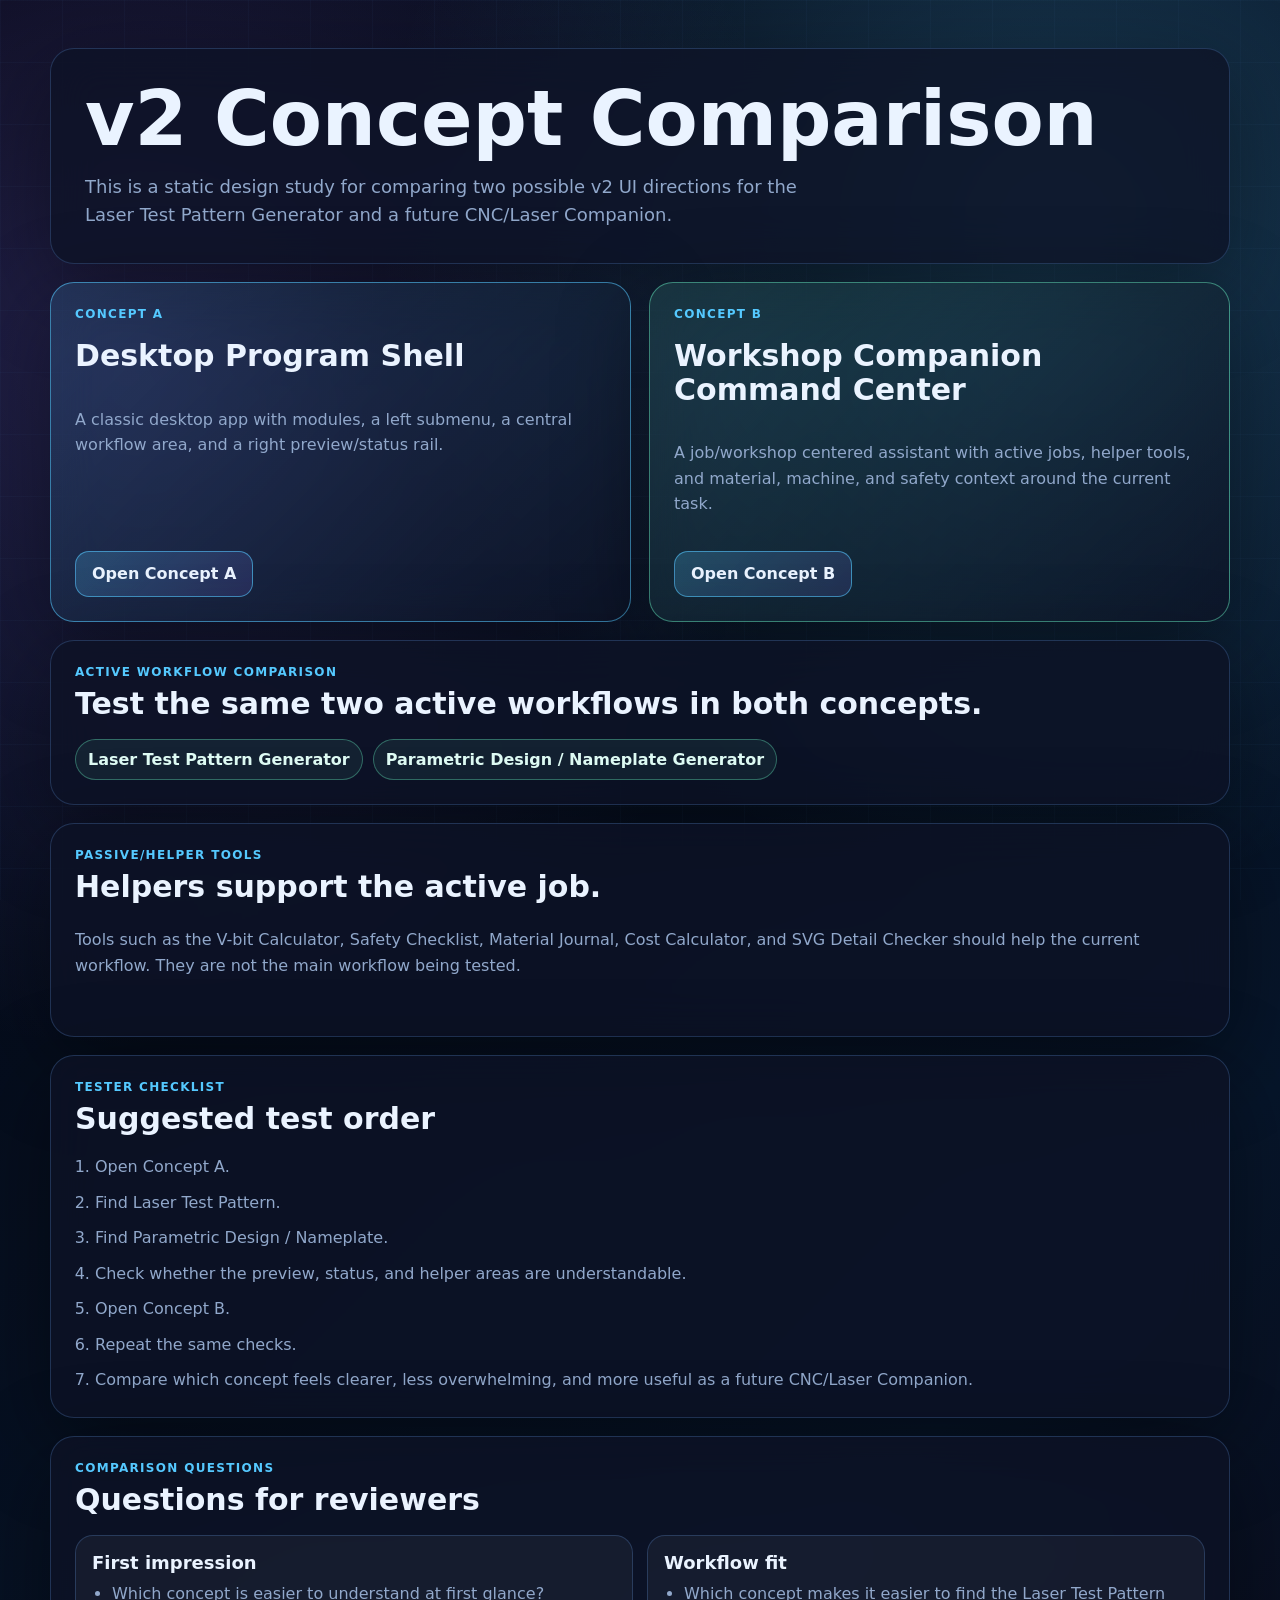
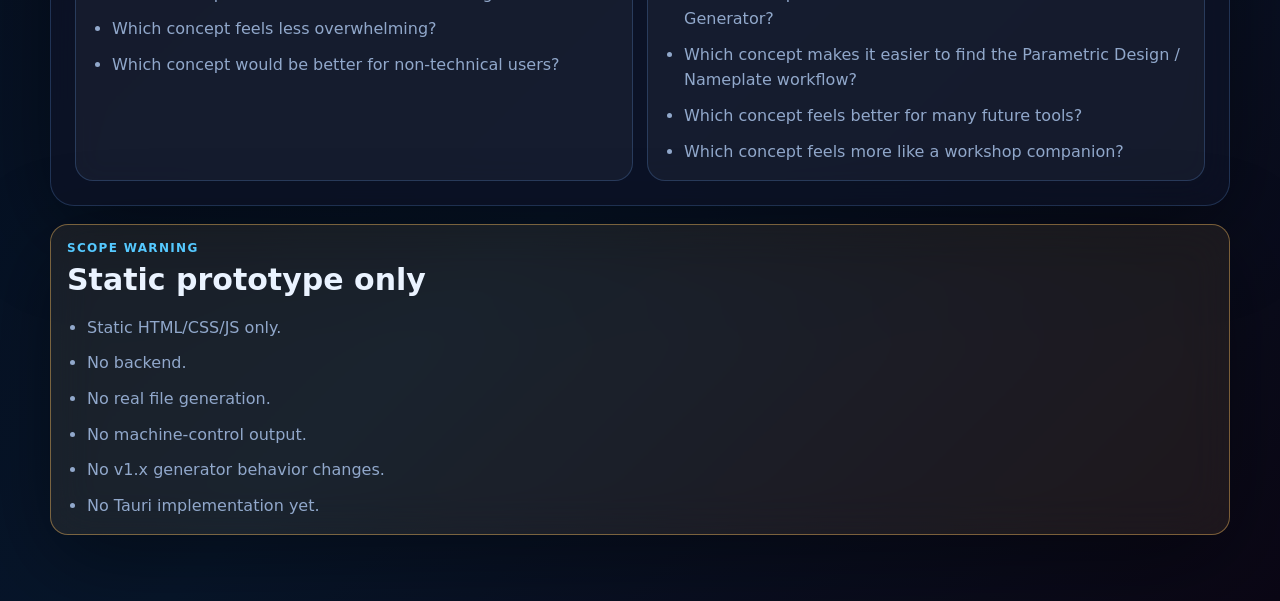
==== prototypes/v2_concept_comparison/index.html @ 53753868 "Add v2 concept comparison launcher Adds a central static launcher page for the v2 concept comparison" ====
<!doctype html>
<html lang="en">
<head>
  <meta charset="utf-8">
  <meta name="viewport" content="width=device-width, initial-scale=1">
  <title>v2 Concept Comparison</title>
  <style>
    :root {
      color-scheme: dark;
      --bg: #050713;
      --panel: rgba(13, 19, 38, .78);
      --panel-strong: rgba(17, 27, 54, .92);
      --line: rgba(110, 175, 255, .22);
      --text: #eaf3ff;
      --muted: #91a8cb;
      --blue: #55c9ff;
      --green: #64e6bb;
      --amber: #ffc05f;
      --danger: #ff6b85;
      --radius: 24px;
      --shadow: 0 24px 90px rgba(0, 0, 0, .42);
    }

    * {
      box-sizing: border-box;
    }

    body {
      margin: 0;
      min-height: 100vh;
      font-family: Inter, ui-sans-serif, system-ui, "Segoe UI", Arial, sans-serif;
      color: var(--text);
      background:
        radial-gradient(circle at 82% 10%, rgba(85, 201, 255, .24), transparent 30%),
        radial-gradient(circle at 10% 16%, rgba(139, 116, 255, .22), transparent 32%),
        linear-gradient(135deg, #050713, #07162b 68%, #0b0715);
    }

    body::before {
      content: "";
      position: fixed;
      inset: 0;
      pointer-events: none;
      background-image:
        linear-gradient(rgba(110, 175, 255, .035) 1px, transparent 1px),
        linear-gradient(90deg, rgba(110, 175, 255, .035) 1px, transparent 1px);
      background-size: 62px 62px;
    }

    a {
      color: inherit;
    }

    .page {
      position: relative;
      width: min(1180px, calc(100% - 32px));
      margin: 0 auto;
      padding: 48px 0;
    }

    .hero,
    .card,
    .section {
      border: 1px solid var(--line);
      border-radius: var(--radius);
      background: var(--panel);
      box-shadow: var(--shadow);
      backdrop-filter: blur(22px);
    }

    .hero {
      padding: 34px;
      margin-bottom: 18px;
    }

    .hero h1 {
      margin: 0;
      font-size: clamp(38px, 7vw, 76px);
      line-height: .95;
      letter-spacing: 0;
    }

    .hero p {
      max-width: 760px;
      margin: 18px 0 0;
      color: var(--muted);
      font-size: 18px;
      line-height: 1.55;
    }

    .concept-grid {
      display: grid;
      grid-template-columns: repeat(2, minmax(0, 1fr));
      gap: 18px;
      margin-bottom: 18px;
    }

    .card {
      min-height: 300px;
      padding: 24px;
      display: flex;
      flex-direction: column;
      gap: 18px;
    }

    .card:first-child {
      border-color: rgba(85, 201, 255, .58);
      background: linear-gradient(135deg, rgba(85, 201, 255, .14), rgba(13, 19, 38, .78));
    }

    .card:nth-child(2) {
      border-color: rgba(100, 230, 187, .5);
      background: linear-gradient(135deg, rgba(100, 230, 187, .12), rgba(13, 19, 38, .78));
    }

    .card span,
    .section-label {
      color: var(--blue);
      font-size: 12px;
      font-weight: 900;
      letter-spacing: .11em;
      text-transform: uppercase;
    }

    .card h2,
    .section h2 {
      margin: 0;
      font-size: 30px;
      line-height: 1.12;
    }

    .card p,
    .section p,
    li {
      color: var(--muted);
      line-height: 1.6;
    }

    .button {
      margin-top: auto;
      display: inline-flex;
      align-items: center;
      justify-content: center;
      width: fit-content;
      min-height: 46px;
      padding: 12px 16px;
      border: 1px solid rgba(85, 201, 255, .58);
      border-radius: 14px;
      background: linear-gradient(135deg, rgba(85, 201, 255, .22), rgba(139, 116, 255, .14));
      color: var(--text);
      font-weight: 800;
      text-decoration: none;
      transition: transform .2s ease, border-color .2s ease, background .2s ease;
    }

    .button:hover {
      transform: translateY(-2px);
      border-color: rgba(100, 230, 187, .72);
      background: linear-gradient(135deg, rgba(100, 230, 187, .2), rgba(85, 201, 255, .14));
    }

    .section {
      padding: 24px;
      margin-bottom: 18px;
    }

    .section-head {
      display: grid;
      gap: 8px;
      margin-bottom: 18px;
    }

    .split {
      display: grid;
      grid-template-columns: repeat(2, minmax(0, 1fr));
      gap: 14px;
    }

    .mini-panel,
    .warning {
      border: 1px solid var(--line);
      border-radius: 18px;
      background: rgba(255, 255, 255, .045);
      padding: 16px;
    }

    .mini-panel strong {
      display: block;
      margin-bottom: 8px;
      font-size: 18px;
    }

    .check-list,
    .question-list,
    .scope-list {
      display: grid;
      gap: 10px;
      margin: 0;
      padding-left: 20px;
    }

    .workflow-pills {
      display: flex;
      flex-wrap: wrap;
      gap: 10px;
    }

    .pill {
      border: 1px solid rgba(100, 230, 187, .38);
      border-radius: 999px;
      background: rgba(100, 230, 187, .08);
      padding: 10px 12px;
      font-weight: 800;
      color: #dffcf5;
    }

    .warning {
      border-color: rgba(255, 192, 95, .42);
      background: rgba(255, 192, 95, .08);
    }

    .warning strong {
      color: #ffe1b3;
    }

    @media (max-width: 820px) {
      .page {
        width: min(100% - 20px, 1180px);
        padding: 24px 0;
      }

      .hero,
      .card,
      .section {
        padding: 18px;
        border-radius: 20px;
      }

      .concept-grid,
      .split {
        grid-template-columns: 1fr;
      }
    }
  </style>
</head>
<body>
  <main class="page">
    <section class="hero">
      <h1>v2 Concept Comparison</h1>
      <p>This is a static design study for comparing two possible v2 UI directions for the Laser Test Pattern Generator and a future CNC/Laser Companion.</p>
    </section>

    <section class="concept-grid" aria-label="Concept launch cards">
      <article class="card">
        <span>Concept A</span>
        <h2>Desktop Program Shell</h2>
        <p>A classic desktop app with modules, a left submenu, a central workflow area, and a right preview/status rail.</p>
        <a class="button" href="concept_a_program_shell/index.html">Open Concept A</a>
      </article>

      <article class="card">
        <span>Concept B</span>
        <h2>Workshop Companion Command Center</h2>
        <p>A job/workshop centered assistant with active jobs, helper tools, and material, machine, and safety context around the current task.</p>
        <a class="button" href="concept_b_workshop_companion/index.html">Open Concept B</a>
      </article>
    </section>

    <section class="section">
      <div class="section-head">
        <span class="section-label">Active workflow comparison</span>
        <h2>Test the same two active workflows in both concepts.</h2>
      </div>
      <div class="workflow-pills">
        <span class="pill">Laser Test Pattern Generator</span>
        <span class="pill">Parametric Design / Nameplate Generator</span>
      </div>
    </section>

    <section class="section">
      <div class="section-head">
        <span class="section-label">Passive/helper tools</span>
        <h2>Helpers support the active job.</h2>
        <p>Tools such as the V-bit Calculator, Safety Checklist, Material Journal, Cost Calculator, and SVG Detail Checker should help the current workflow. They are not the main workflow being tested.</p>
      </div>
    </section>

    <section class="section">
      <div class="section-head">
        <span class="section-label">Tester checklist</span>
        <h2>Suggested test order</h2>
      </div>
      <ol class="check-list">
        <li>Open Concept A.</li>
        <li>Find Laser Test Pattern.</li>
        <li>Find Parametric Design / Nameplate.</li>
        <li>Check whether the preview, status, and helper areas are understandable.</li>
        <li>Open Concept B.</li>
        <li>Repeat the same checks.</li>
        <li>Compare which concept feels clearer, less overwhelming, and more useful as a future CNC/Laser Companion.</li>
      </ol>
    </section>

    <section class="section">
      <div class="section-head">
        <span class="section-label">Comparison questions</span>
        <h2>Questions for reviewers</h2>
      </div>
      <div class="split">
        <div class="mini-panel">
          <strong>First impression</strong>
          <ul class="question-list">
            <li>Which concept is easier to understand at first glance?</li>
            <li>Which concept feels less overwhelming?</li>
            <li>Which concept would be better for non-technical users?</li>
          </ul>
        </div>
        <div class="mini-panel">
          <strong>Workflow fit</strong>
          <ul class="question-list">
            <li>Which concept makes it easier to find the Laser Test Pattern Generator?</li>
            <li>Which concept makes it easier to find the Parametric Design / Nameplate workflow?</li>
            <li>Which concept feels better for many future tools?</li>
            <li>Which concept feels more like a workshop companion?</li>
          </ul>
        </div>
      </div>
    </section>

    <section class="section warning">
      <div class="section-head">
        <span class="section-label">Scope warning</span>
        <h2>Static prototype only</h2>
      </div>
      <ul class="scope-list">
        <li>Static HTML/CSS/JS only.</li>
        <li>No backend.</li>
        <li>No real file generation.</li>
        <li>No machine-control output.</li>
        <li>No v1.x generator behavior changes.</li>
        <li>No Tauri implementation yet.</li>
      </ul>
    </section>
  </main>
</body>
</html>
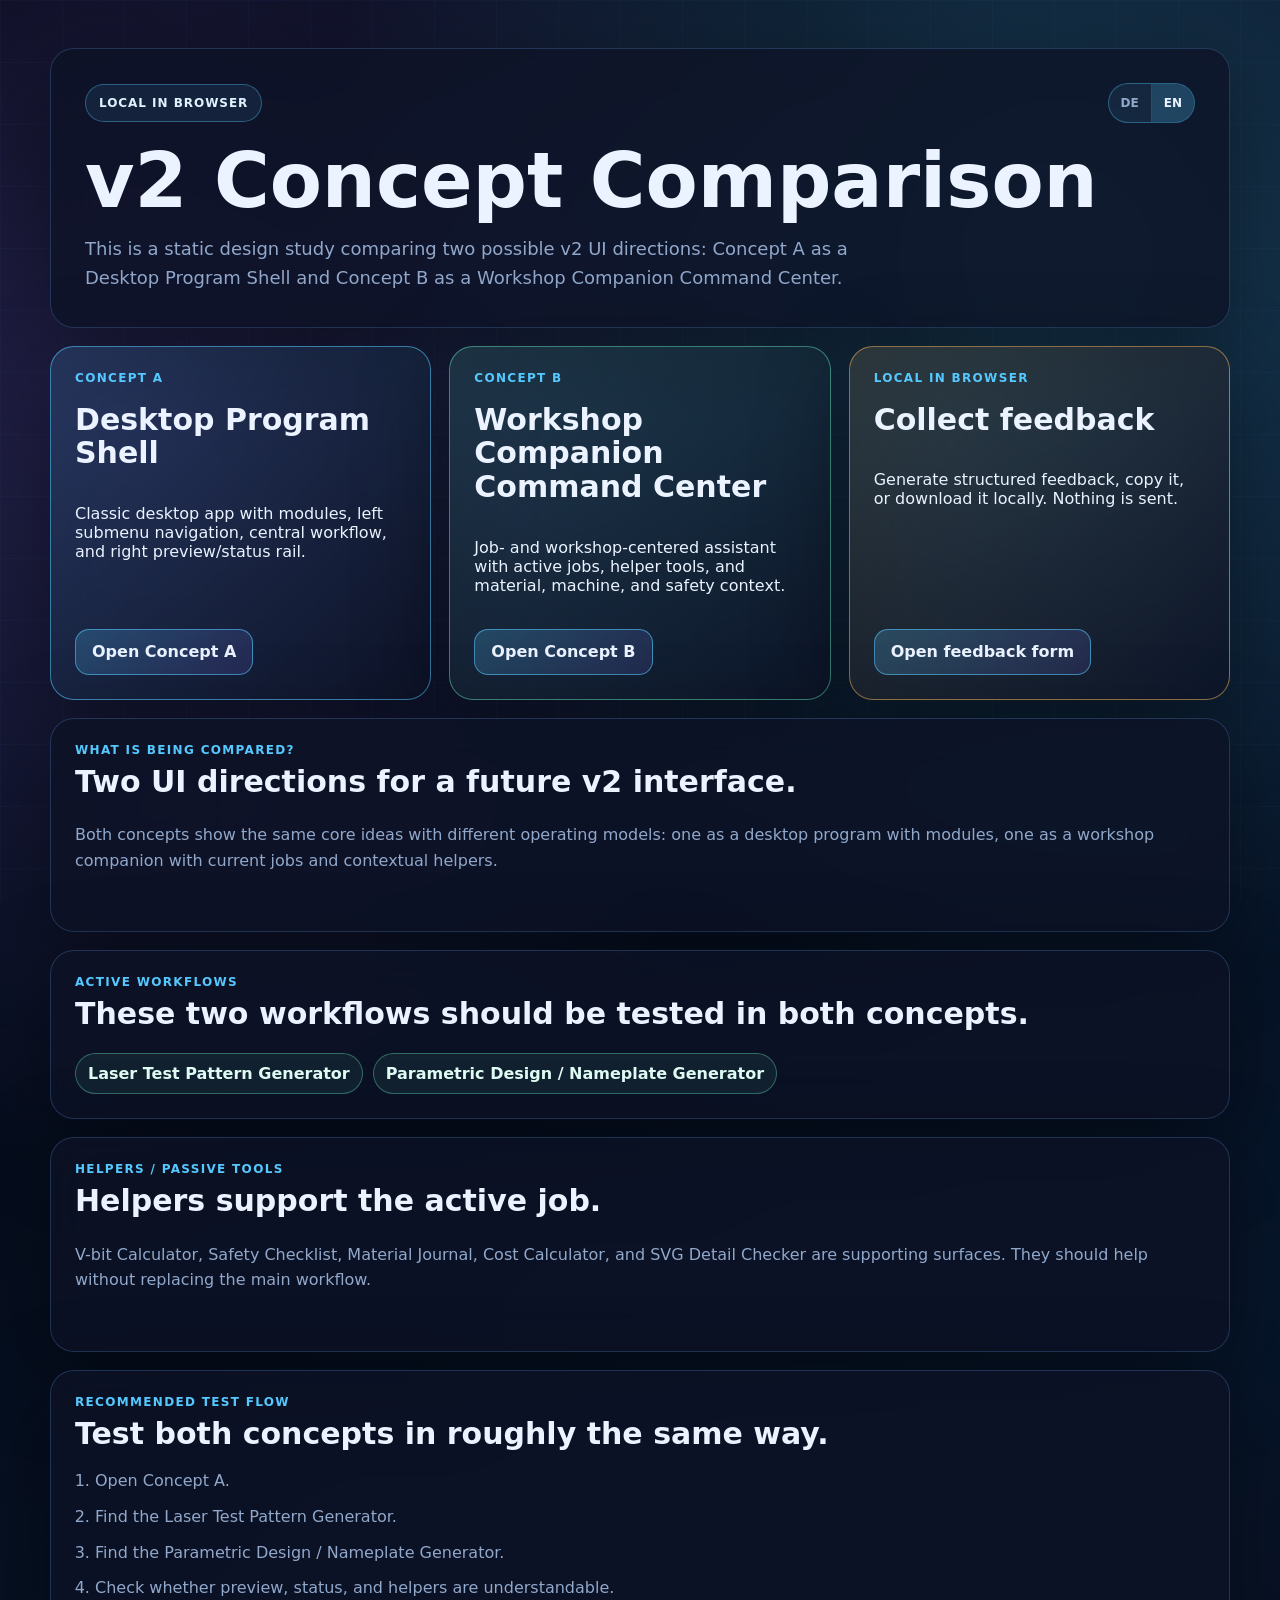
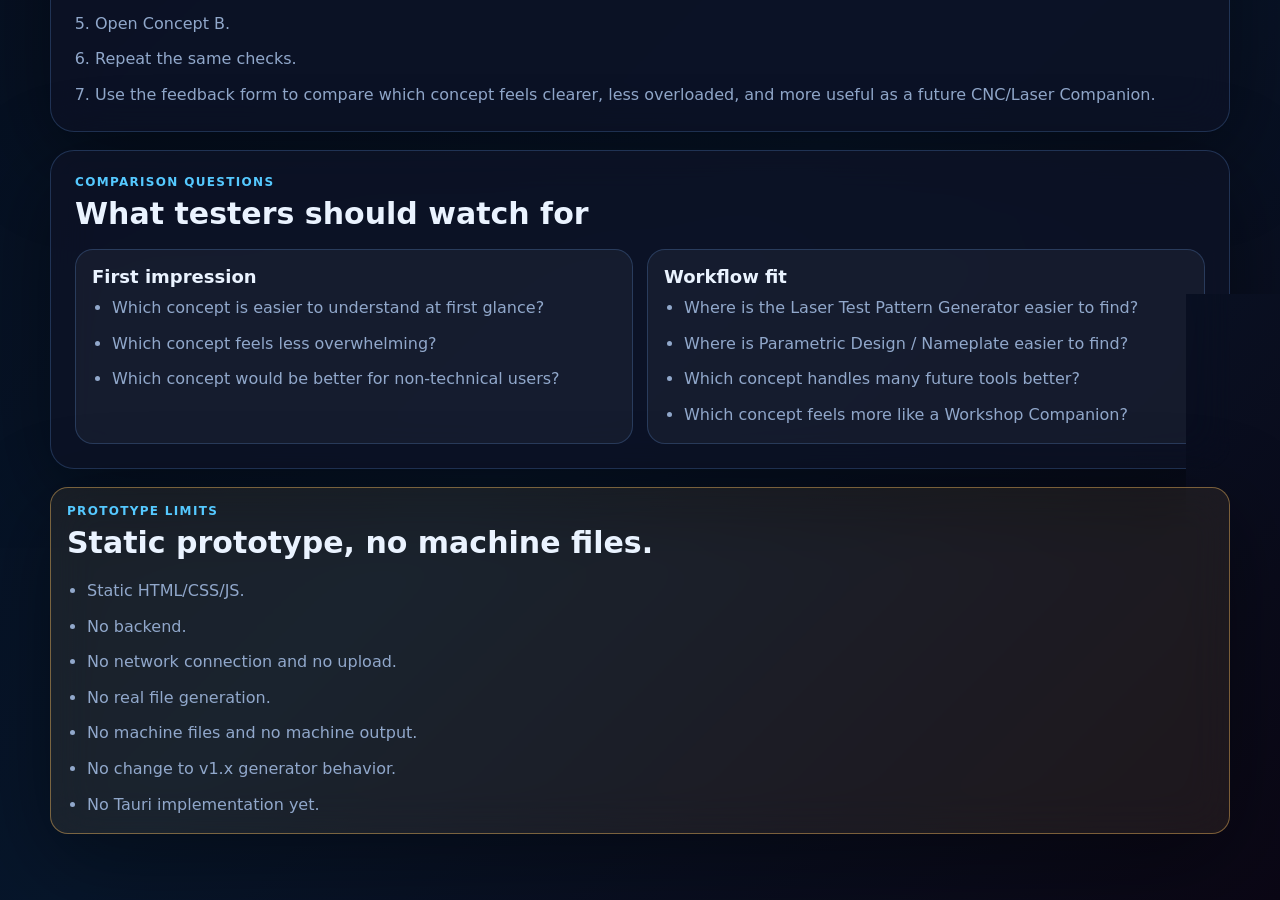
==== commit b704e43c: "Add v2 concept feedback form Adds a static local feedback form for the v2 concept comparison prototy" ====
--- a/prototypes/v2_concept_comparison/index.html
+++ b/prototypes/v2_concept_comparison/index.html
@@ -9,21 +9,18 @@
       color-scheme: dark;
       --bg: #050713;
       --panel: rgba(13, 19, 38, .78);
-      --panel-strong: rgba(17, 27, 54, .92);
       --line: rgba(110, 175, 255, .22);
       --text: #eaf3ff;
       --muted: #91a8cb;
       --blue: #55c9ff;
       --green: #64e6bb;
       --amber: #ffc05f;
-      --danger: #ff6b85;
       --radius: 24px;
       --shadow: 0 24px 90px rgba(0, 0, 0, .42);
     }
 
-    * {
-      box-sizing: border-box;
-    }
+    * { box-sizing: border-box; }
+    html { color-scheme: dark; }
 
     body {
       margin: 0;
@@ -47,8 +44,131 @@
       background-size: 62px 62px;
     }
 
-    a {
-      color: inherit;
+    a { color: inherit; }
+
+    .intro {
+      position: fixed;
+      inset: 0;
+      z-index: 20;
+      overflow: hidden;
+      display: grid;
+      place-items: end;
+      padding: 26px;
+      background:
+        linear-gradient(180deg, rgba(2, 7, 18, .05), rgba(2, 7, 18, .9)),
+        radial-gradient(circle at 50% 48%, rgba(85, 201, 255, .22), transparent 42%),
+        #020712;
+      opacity: 1;
+      visibility: visible;
+      transition: opacity .42s ease, visibility .42s ease;
+    }
+
+    .intro::before {
+      content: "";
+      position: absolute;
+      inset: 0;
+      background:
+        radial-gradient(circle at 55% 50%, rgba(85, 201, 255, .16), transparent 28%),
+        linear-gradient(180deg, rgba(2, 7, 18, .1), rgba(2, 7, 18, .54));
+      opacity: .95;
+      transition: opacity .65s ease;
+    }
+
+    .intro.fallback::before {
+      background-image:
+        linear-gradient(172deg, transparent 0 47%, rgba(85, 201, 255, .5) 49%, rgba(255, 192, 95, .4) 50%, transparent 53%),
+        radial-gradient(circle at 55% 52%, rgba(85, 201, 255, .28), transparent 20%),
+        linear-gradient(160deg, #030814, #07111f 52%, #02050c);
+    }
+
+    .intro.hidden {
+      opacity: 0;
+      visibility: hidden;
+      pointer-events: none;
+    }
+
+    .intro.open {
+      background: transparent;
+    }
+
+    .intro.open::before {
+      opacity: 0;
+    }
+
+    .intro.open .shutter-top {
+      transform: translateY(-72%) translateX(-2%) rotate(-2deg);
+      opacity: .32;
+    }
+
+    .intro.open .shutter-bottom {
+      transform: translateY(72%) translateX(2%) rotate(-2deg);
+      opacity: .32;
+    }
+
+    .shutter-panel {
+      position: absolute;
+      inset: -8%;
+      z-index: 1;
+      background:
+        linear-gradient(180deg, rgba(1, 5, 13, .96), rgba(10, 18, 32, .9)),
+        url("assets/locked_loading_soon_closed.png") center / cover no-repeat;
+      filter: saturate(1.08);
+      transition: transform 1.25s cubic-bezier(.2, .85, .16, 1), opacity .8s ease;
+      will-change: transform;
+    }
+
+    .shutter-top {
+      clip-path: polygon(0 0, 100% 0, 100% 47%, 0 57%);
+      box-shadow: 0 24px 70px rgba(0, 0, 0, .8);
+    }
+
+    .shutter-bottom {
+      clip-path: polygon(0 57%, 100% 47%, 100% 100%, 0 100%);
+      box-shadow: 0 -24px 70px rgba(0, 0, 0, .8);
+    }
+
+    .shutter-line {
+      position: absolute;
+      left: -3%;
+      right: -3%;
+      top: 50.5%;
+      z-index: 2;
+      height: 2px;
+      transform: rotate(-3.5deg);
+      background: linear-gradient(90deg, transparent, rgba(255, 192, 95, .78) 18%, rgba(85, 201, 255, .98) 58%, transparent);
+      box-shadow: 0 0 22px rgba(85, 201, 255, .82), 0 0 38px rgba(255, 192, 95, .34);
+      transition: opacity .7s ease, transform 1.1s ease;
+    }
+
+    .intro.open .shutter-line {
+      opacity: 0;
+      transform: rotate(-3.5deg) scaleX(1.18);
+    }
+
+    .intro-card {
+      position: relative;
+      z-index: 3;
+      display: grid;
+      justify-items: end;
+      gap: 12px;
+      text-align: right;
+      max-width: min(560px, 100%);
+      padding: 18px;
+      border: 1px solid rgba(110, 175, 255, .22);
+      border-radius: 22px;
+      background: linear-gradient(135deg, rgba(5, 12, 28, .64), rgba(5, 8, 18, .36));
+      box-shadow: 0 18px 70px rgba(0, 0, 0, .36);
+      backdrop-filter: blur(14px);
+    }
+
+    .intro-card strong {
+      font-size: clamp(22px, 4vw, 42px);
+      letter-spacing: .08em;
+    }
+
+    .intro-card span {
+      color: #cfe7ff;
+      font-weight: 800;
     }
 
     .page {
@@ -73,6 +193,56 @@
       margin-bottom: 18px;
     }
 
+    .utility-row {
+      display: flex;
+      justify-content: space-between;
+      align-items: center;
+      gap: 14px;
+      margin-bottom: 22px;
+    }
+
+    .status-badge,
+    .language-switch {
+      display: inline-flex;
+      align-items: center;
+      border: 1px solid rgba(85, 201, 255, .36);
+      border-radius: 999px;
+      background: rgba(85, 201, 255, .09);
+      color: #dff3ff;
+      font-size: 12px;
+      font-weight: 900;
+      letter-spacing: .08em;
+      text-transform: uppercase;
+    }
+
+    .status-badge {
+      min-height: 38px;
+      padding: 0 13px;
+    }
+
+    .language-switch {
+      overflow: hidden;
+    }
+
+    .language-switch button {
+      min-height: 38px;
+      border: 0;
+      border-right: 1px solid rgba(85, 201, 255, .24);
+      padding: 0 12px;
+      background: transparent;
+      color: var(--muted);
+      font: inherit;
+      font-weight: 900;
+      cursor: pointer;
+    }
+
+    .language-switch button:last-child { border-right: 0; }
+
+    .language-switch button.active {
+      background: rgba(85, 201, 255, .18);
+      color: var(--text);
+    }
+
     .hero h1 {
       margin: 0;
       font-size: clamp(38px, 7vw, 76px);
@@ -80,17 +250,29 @@
       letter-spacing: 0;
     }
 
+    .hero p,
+    .section p,
+    li {
+      color: var(--muted);
+      line-height: 1.6;
+    }
+
     .hero p {
-      max-width: 760px;
+      max-width: 790px;
       margin: 18px 0 0;
-      color: var(--muted);
       font-size: 18px;
-      line-height: 1.55;
+    }
+
+    .workflow-pills {
+      display: flex;
+      flex-wrap: wrap;
+      gap: 10px;
+      margin-top: 22px;
     }
 
     .concept-grid {
       display: grid;
-      grid-template-columns: repeat(2, minmax(0, 1fr));
+      grid-template-columns: repeat(3, minmax(0, 1fr));
       gap: 18px;
       margin-bottom: 18px;
     }
@@ -103,7 +285,7 @@
       gap: 18px;
     }
 
-    .card:first-child {
+    .card:nth-child(1) {
       border-color: rgba(85, 201, 255, .58);
       background: linear-gradient(135deg, rgba(85, 201, 255, .14), rgba(13, 19, 38, .78));
     }
@@ -111,6 +293,11 @@
     .card:nth-child(2) {
       border-color: rgba(100, 230, 187, .5);
       background: linear-gradient(135deg, rgba(100, 230, 187, .12), rgba(13, 19, 38, .78));
+    }
+
+    .card:nth-child(3) {
+      border-color: rgba(255, 192, 95, .5);
+      background: linear-gradient(135deg, rgba(255, 192, 95, .12), rgba(13, 19, 38, .78));
     }
 
     .card span,
@@ -129,27 +316,22 @@
       line-height: 1.12;
     }
 
-    .card p,
-    .section p,
-    li {
-      color: var(--muted);
-      line-height: 1.6;
-    }
-
     .button {
-      margin-top: auto;
       display: inline-flex;
       align-items: center;
       justify-content: center;
       width: fit-content;
       min-height: 46px;
+      margin-top: auto;
       padding: 12px 16px;
       border: 1px solid rgba(85, 201, 255, .58);
       border-radius: 14px;
       background: linear-gradient(135deg, rgba(85, 201, 255, .22), rgba(139, 116, 255, .14));
       color: var(--text);
+      font: inherit;
       font-weight: 800;
       text-decoration: none;
+      cursor: pointer;
       transition: transform .2s ease, border-color .2s ease, background .2s ease;
     }
 
@@ -199,12 +381,6 @@
       padding-left: 20px;
     }
 
-    .workflow-pills {
-      display: flex;
-      flex-wrap: wrap;
-      gap: 10px;
-    }
-
     .pill {
       border: 1px solid rgba(100, 230, 187, .38);
       border-radius: 999px;
@@ -219,11 +395,25 @@
       background: rgba(255, 192, 95, .08);
     }
 
-    .warning strong {
-      color: #ffe1b3;
-    }
-
-    @media (max-width: 820px) {
+    @media (prefers-reduced-motion: reduce) {
+      .intro { display: none; }
+      .shutter-panel,
+      .shutter-line,
+      * {
+        scroll-behavior: auto !important;
+        transition-duration: .01ms !important;
+        animation-duration: .01ms !important;
+      }
+    }
+
+    @media (max-width: 980px) {
+      .concept-grid,
+      .split {
+        grid-template-columns: 1fr;
+      }
+    }
+
+    @media (max-width: 680px) {
       .page {
         width: min(100% - 20px, 1180px);
         padding: 24px 0;
@@ -236,40 +426,82 @@
         border-radius: 20px;
       }
 
-      .concept-grid,
-      .split {
-        grid-template-columns: 1fr;
+      .utility-row {
+        align-items: flex-start;
+        flex-direction: column;
+      }
+
+      .intro {
+        padding: 16px;
+      }
+
+      .intro-card {
+        justify-items: start;
+        text-align: left;
       }
     }
   </style>
 </head>
 <body>
+  <div class="intro" id="intro" aria-label="Intro">
+    <div class="shutter-panel shutter-top" aria-hidden="true"></div>
+    <div class="shutter-panel shutter-bottom" aria-hidden="true"></div>
+    <div class="shutter-line" aria-hidden="true"></div>
+    <div class="intro-card">
+      <strong data-i18n="introTitle">v2 Concept Comparison</strong>
+      <span data-i18n="introStatus">v2 concept comparison starts locally in your browser.</span>
+      <button class="button" type="button" id="skipIntro" data-i18n="skipIntro">Skip intro</button>
+    </div>
+  </div>
+
   <main class="page">
     <section class="hero">
-      <h1>v2 Concept Comparison</h1>
-      <p>This is a static design study for comparing two possible v2 UI directions for the Laser Test Pattern Generator and a future CNC/Laser Companion.</p>
+      <div class="utility-row">
+        <span class="status-badge" data-i18n="localBadge">Local in browser</span>
+        <div class="language-switch" data-language-switch aria-label="Language selection">
+          <button type="button" data-lang="de">DE</button>
+          <button type="button" data-lang="en">EN</button>
+        </div>
+      </div>
+      <h1 data-i18n="title">v2 Concept Comparison</h1>
+      <p data-i18n="heroCopy">This is a static design study comparing two possible v2 UI directions: Concept A as a Desktop Program Shell and Concept B as a Workshop Companion Command Center.</p>
     </section>
 
-    <section class="concept-grid" aria-label="Concept launch cards">
+    <section class="concept-grid" data-i18n-label="conceptCardsLabel">
       <article class="card">
         <span>Concept A</span>
         <h2>Desktop Program Shell</h2>
-        <p>A classic desktop app with modules, a left submenu, a central workflow area, and a right preview/status rail.</p>
-        <a class="button" href="concept_a_program_shell/index.html">Open Concept A</a>
+        <p data-i18n="conceptACopy">Classic desktop app with modules, left submenu navigation, central workflow, and right preview/status rail.</p>
+        <a class="button" href="concept_a_program_shell/index.html" data-i18n="openA">Open Concept A</a>
       </article>
 
       <article class="card">
         <span>Concept B</span>
         <h2>Workshop Companion Command Center</h2>
-        <p>A job/workshop centered assistant with active jobs, helper tools, and material, machine, and safety context around the current task.</p>
-        <a class="button" href="concept_b_workshop_companion/index.html">Open Concept B</a>
+        <p data-i18n="conceptBCopy">Job- and workshop-centered assistant with active jobs, helper tools, and material, machine, and safety context.</p>
+        <a class="button" href="concept_b_workshop_companion/index.html" data-i18n="openB">Open Concept B</a>
+      </article>
+
+      <article class="card">
+        <span data-i18n="localBadge">Local in browser</span>
+        <h2 data-i18n="feedbackTitle">Collect feedback</h2>
+        <p data-i18n="feedbackCopy">Generate structured feedback, copy it, or download it locally. Nothing is sent.</p>
+        <a class="button" href="feedback.html" data-i18n="openFeedback">Open feedback form</a>
       </article>
     </section>
 
     <section class="section">
       <div class="section-head">
-        <span class="section-label">Active workflow comparison</span>
-        <h2>Test the same two active workflows in both concepts.</h2>
+        <span class="section-label" data-i18n="compareLabel">What is being compared?</span>
+        <h2 data-i18n="compareTitle">Two UI directions for a future v2 interface.</h2>
+        <p data-i18n="compareCopy">Both concepts show the same core ideas with different operating models: one as a desktop program with modules, one as a workshop companion with current jobs and contextual helpers.</p>
+      </div>
+    </section>
+
+    <section class="section">
+      <div class="section-head">
+        <span class="section-label" data-i18n="workflowsLabel">Active workflows</span>
+        <h2 data-i18n="workflowsTitle">These two workflows should be tested in both concepts.</h2>
       </div>
       <div class="workflow-pills">
         <span class="pill">Laser Test Pattern Generator</span>
@@ -279,49 +511,49 @@
 
     <section class="section">
       <div class="section-head">
-        <span class="section-label">Passive/helper tools</span>
-        <h2>Helpers support the active job.</h2>
-        <p>Tools such as the V-bit Calculator, Safety Checklist, Material Journal, Cost Calculator, and SVG Detail Checker should help the current workflow. They are not the main workflow being tested.</p>
+        <span class="section-label" data-i18n="helpersLabel">Helpers / passive tools</span>
+        <h2 data-i18n="helpersTitle">Helpers support the active job.</h2>
+        <p data-i18n="helpersCopy">V-bit Calculator, Safety Checklist, Material Journal, Cost Calculator, and SVG Detail Checker are supporting surfaces. They should help without replacing the main workflow.</p>
       </div>
     </section>
 
     <section class="section">
       <div class="section-head">
-        <span class="section-label">Tester checklist</span>
-        <h2>Suggested test order</h2>
+        <span class="section-label" data-i18n="testFlowLabel">Recommended test flow</span>
+        <h2 data-i18n="testFlowTitle">Test both concepts in roughly the same way.</h2>
       </div>
       <ol class="check-list">
-        <li>Open Concept A.</li>
-        <li>Find Laser Test Pattern.</li>
-        <li>Find Parametric Design / Nameplate.</li>
-        <li>Check whether the preview, status, and helper areas are understandable.</li>
-        <li>Open Concept B.</li>
-        <li>Repeat the same checks.</li>
-        <li>Compare which concept feels clearer, less overwhelming, and more useful as a future CNC/Laser Companion.</li>
+        <li data-i18n="flow1">Open Concept A.</li>
+        <li data-i18n="flow2">Find the Laser Test Pattern Generator.</li>
+        <li data-i18n="flow3">Find the Parametric Design / Nameplate Generator.</li>
+        <li data-i18n="flow4">Check whether preview, status, and helpers are understandable.</li>
+        <li data-i18n="flow5">Open Concept B.</li>
+        <li data-i18n="flow6">Repeat the same checks.</li>
+        <li data-i18n="flow7">Use the feedback form to compare which concept feels clearer, less overloaded, and more useful as a future CNC/Laser Companion.</li>
       </ol>
     </section>
 
     <section class="section">
       <div class="section-head">
-        <span class="section-label">Comparison questions</span>
-        <h2>Questions for reviewers</h2>
+        <span class="section-label" data-i18n="questionsLabel">Comparison questions</span>
+        <h2 data-i18n="questionsTitle">What testers should watch for</h2>
       </div>
       <div class="split">
         <div class="mini-panel">
-          <strong>First impression</strong>
+          <strong data-i18n="firstImpressionTitle">First impression</strong>
           <ul class="question-list">
-            <li>Which concept is easier to understand at first glance?</li>
-            <li>Which concept feels less overwhelming?</li>
-            <li>Which concept would be better for non-technical users?</li>
+            <li data-i18n="q1">Which concept is easier to understand at first glance?</li>
+            <li data-i18n="q2">Which concept feels less overwhelming?</li>
+            <li data-i18n="q3">Which concept would be better for non-technical users?</li>
           </ul>
         </div>
         <div class="mini-panel">
-          <strong>Workflow fit</strong>
+          <strong data-i18n="workflowFitTitle">Workflow fit</strong>
           <ul class="question-list">
-            <li>Which concept makes it easier to find the Laser Test Pattern Generator?</li>
-            <li>Which concept makes it easier to find the Parametric Design / Nameplate workflow?</li>
-            <li>Which concept feels better for many future tools?</li>
-            <li>Which concept feels more like a workshop companion?</li>
+            <li data-i18n="q4">Where is the Laser Test Pattern Generator easier to find?</li>
+            <li data-i18n="q5">Where is Parametric Design / Nameplate easier to find?</li>
+            <li data-i18n="q6">Which concept handles many future tools better?</li>
+            <li data-i18n="q7">Which concept feels more like a Workshop Companion?</li>
           </ul>
         </div>
       </div>
@@ -329,18 +561,166 @@
 
     <section class="section warning">
       <div class="section-head">
-        <span class="section-label">Scope warning</span>
-        <h2>Static prototype only</h2>
+        <span class="section-label" data-i18n="limitsLabel">Prototype limits</span>
+        <h2 data-i18n="limitsTitle">Static prototype, no machine files.</h2>
       </div>
       <ul class="scope-list">
-        <li>Static HTML/CSS/JS only.</li>
-        <li>No backend.</li>
-        <li>No real file generation.</li>
-        <li>No machine-control output.</li>
-        <li>No v1.x generator behavior changes.</li>
-        <li>No Tauri implementation yet.</li>
+        <li data-i18n="limit1">Static HTML/CSS/JS.</li>
+        <li data-i18n="limit2">No backend.</li>
+        <li data-i18n="limit3">No network connection and no upload.</li>
+        <li data-i18n="limit4">No real file generation.</li>
+        <li data-i18n="limit5">No machine files and no machine output.</li>
+        <li data-i18n="limit6">No change to v1.x generator behavior.</li>
+        <li data-i18n="limit7">No Tauri implementation yet.</li>
       </ul>
     </section>
   </main>
+
+  <script src="assets/i18n.js"></script>
+  <script>
+    (() => {
+      const translations = {
+        en: {
+          conceptCardsLabel: "Concept cards",
+          compareCopy: "Both concepts show the same core ideas with different operating models: one as a desktop program with modules, one as a workshop companion with current jobs and contextual helpers.",
+          compareLabel: "What is being compared?",
+          compareTitle: "Two UI directions for a future v2 interface.",
+          conceptACopy: "Classic desktop app with modules, left submenu navigation, central workflow, and right preview/status rail.",
+          conceptBCopy: "Job- and workshop-centered assistant with active jobs, helper tools, and material, machine, and safety context.",
+          feedbackCopy: "Generate structured feedback, copy it, or download it locally. Nothing is sent.",
+          feedbackTitle: "Collect feedback",
+          firstImpressionTitle: "First impression",
+          flow1: "Open Concept A.",
+          flow2: "Find the Laser Test Pattern Generator.",
+          flow3: "Find the Parametric Design / Nameplate Generator.",
+          flow4: "Check whether preview, status, and helpers are understandable.",
+          flow5: "Open Concept B.",
+          flow6: "Repeat the same checks.",
+          flow7: "Use the feedback form to compare which concept feels clearer, less overloaded, and more useful as a future CNC/Laser Companion.",
+          helpersCopy: "V-bit Calculator, Safety Checklist, Material Journal, Cost Calculator, and SVG Detail Checker are supporting surfaces. They should help without replacing the main workflow.",
+          helpersLabel: "Helpers / passive tools",
+          helpersTitle: "Helpers support the active job.",
+          heroCopy: "This is a static design study comparing two possible v2 UI directions: Concept A as a Desktop Program Shell and Concept B as a Workshop Companion Command Center.",
+          introStatus: "v2 concept comparison starts locally in your browser.",
+          introTitle: "v2 Concept Comparison",
+          limit1: "Static HTML/CSS/JS.",
+          limit2: "No backend.",
+          limit3: "No network connection and no upload.",
+          limit4: "No real file generation.",
+          limit5: "No machine files and no machine output.",
+          limit6: "No change to v1.x generator behavior.",
+          limit7: "No Tauri implementation yet.",
+          limitsLabel: "Prototype limits",
+          limitsTitle: "Static prototype, no machine files.",
+          localBadge: "Local in browser",
+          openA: "Open Concept A",
+          openB: "Open Concept B",
+          openFeedback: "Open feedback form",
+          q1: "Which concept is easier to understand at first glance?",
+          q2: "Which concept feels less overwhelming?",
+          q3: "Which concept would be better for non-technical users?",
+          q4: "Where is the Laser Test Pattern Generator easier to find?",
+          q5: "Where is Parametric Design / Nameplate easier to find?",
+          q6: "Which concept handles many future tools better?",
+          q7: "Which concept feels more like a Workshop Companion?",
+          questionsLabel: "Comparison questions",
+          questionsTitle: "What testers should watch for",
+          skipIntro: "Skip intro",
+          testFlowLabel: "Recommended test flow",
+          testFlowTitle: "Test both concepts in roughly the same way.",
+          title: "v2 Concept Comparison",
+          workflowFitTitle: "Workflow fit",
+          workflowsLabel: "Active workflows",
+          workflowsTitle: "These two workflows should be tested in both concepts."
+        },
+        de: {
+          conceptCardsLabel: "Konzeptkarten",
+          compareCopy: "Beide Konzepte zeigen dieselben Grundideen mit unterschiedlichem Bedienmodell: einmal als Desktop-Programm mit Modulen, einmal als Workshop Companion mit aktuellen Jobs und Kontext-Helfern.",
+          compareLabel: "Was wird verglichen?",
+          compareTitle: "Zwei UI-Richtungen f&uuml;r eine sp&auml;tere v2 Oberfl&auml;che.",
+          conceptACopy: "Klassische Desktop-App mit Modulen, linker Untermen&uuml;-Navigation, zentralem Workflow und rechter Vorschau-/Statusleiste.",
+          conceptBCopy: "Job- und werkstattzentrierter Assistent mit aktiven Jobs, Helfer-Werkzeugen sowie Material-, Maschinen- und Sicherheitskontext.",
+          feedbackCopy: "Strukturiertes Feedback erzeugen, kopieren oder lokal herunterladen. Es wird nichts gesendet.",
+          feedbackTitle: "Feedback sammeln",
+          firstImpressionTitle: "Erster Eindruck",
+          flow1: "Konzept A &ouml;ffnen.",
+          flow2: "Laser Test Pattern Generator finden.",
+          flow3: "Parametric Design / Nameplate Generator finden.",
+          flow4: "Pr&uuml;fen, ob Vorschau, Status und Helfer verst&auml;ndlich sind.",
+          flow5: "Konzept B &ouml;ffnen.",
+          flow6: "Dieselben Punkte wiederholen.",
+          flow7: "Im Feedbackformular vergleichen, welches Konzept klarer, weniger &uuml;berladen und n&uuml;tzlicher als zuk&uuml;nftiger CNC/Laser Companion wirkt.",
+          helpersCopy: "V-bit Calculator, Safety Checklist, Material Journal, Cost Calculator und SVG Detail Checker sind unterst&uuml;tzende Fl&auml;chen. Sie sollen helfen, aber nicht den Hauptworkflow ersetzen.",
+          helpersLabel: "Helfer / passive Werkzeuge",
+          helpersTitle: "Helfer unterst&uuml;tzen den aktiven Job.",
+          heroCopy: "Dies ist eine statische Designstudie zum Vergleich von zwei m&ouml;glichen v2 UI-Richtungen: Concept A als Desktop Program Shell und Concept B als Workshop Companion Command Center.",
+          introStatus: "v2 Konzeptvergleich startet lokal im Browser.",
+          introTitle: "v2 Konzeptvergleich",
+          limit1: "Statisches HTML/CSS/JS.",
+          limit2: "Kein Backend.",
+          limit3: "Keine Netzwerkverbindung und kein Upload.",
+          limit4: "Keine echte Dateigenerierung.",
+          limit5: "Keine Maschinendateien und kein Maschinen-Output.",
+          limit6: "Keine &Auml;nderung am v1.x Generatorverhalten.",
+          limit7: "Noch keine Tauri-Implementierung.",
+          limitsLabel: "Grenzen dieses Prototyps",
+          limitsTitle: "Statischer Prototyp, keine Maschinendateien.",
+          localBadge: "Lokal im Browser",
+          openA: "Konzept A &ouml;ffnen",
+          openB: "Konzept B &ouml;ffnen",
+          openFeedback: "Feedbackformular &ouml;ffnen",
+          q1: "Welches Konzept ist auf den ersten Blick verst&auml;ndlicher?",
+          q2: "Welches Konzept wirkt weniger &uuml;berw&auml;ltigend?",
+          q3: "Welches Konzept w&auml;re besser f&uuml;r nicht-technische Nutzer?",
+          q4: "Wo findet man den Laser Test Pattern Generator leichter?",
+          q5: "Wo findet man Parametric Design / Nameplate leichter?",
+          q6: "Welches Konzept tr&auml;gt viele sp&auml;tere Werkzeuge besser?",
+          q7: "Welches Konzept f&uuml;hlt sich mehr wie ein Workshop Companion an?",
+          questionsLabel: "Vergleichsfragen",
+          questionsTitle: "Worauf Tester achten sollten",
+          skipIntro: "Intro &uuml;berspringen",
+          testFlowLabel: "Empfohlener Testablauf",
+          testFlowTitle: "Beide Konzepte m&ouml;glichst gleich testen.",
+          title: "v2 Konzeptvergleich",
+          workflowFitTitle: "Workflow-Fit",
+          workflowsLabel: "Aktive Workflows",
+          workflowsTitle: "Diese zwei Workflows sollen in beiden Konzepten getestet werden."
+        }
+      };
+
+      const intro = document.getElementById("intro");
+      const skip = document.getElementById("skipIntro");
+      const reduceMotion = window.matchMedia("(prefers-reduced-motion: reduce)").matches;
+      let hidden = false;
+
+      function hideIntro() {
+        if (hidden) return;
+        hidden = true;
+        intro?.classList.add("hidden");
+      }
+
+      function openIntro() {
+        if (!intro || reduceMotion) {
+          hideIntro();
+          return;
+        }
+        intro.classList.add("open");
+        window.setTimeout(hideIntro, 1450);
+      }
+
+      function checkIntroAsset() {
+        const image = new Image();
+        image.onerror = () => intro?.classList.add("fallback");
+        image.src = "assets/locked_loading_soon_closed.png";
+      }
+
+      V2I18n.initLanguage(translations);
+      checkIntroAsset();
+      skip?.addEventListener("click", hideIntro);
+      if (reduceMotion) hideIntro();
+      else window.setTimeout(openIntro, 520);
+      window.setTimeout(hideIntro, 3600);
+    })();
+  </script>
 </body>
 </html>
